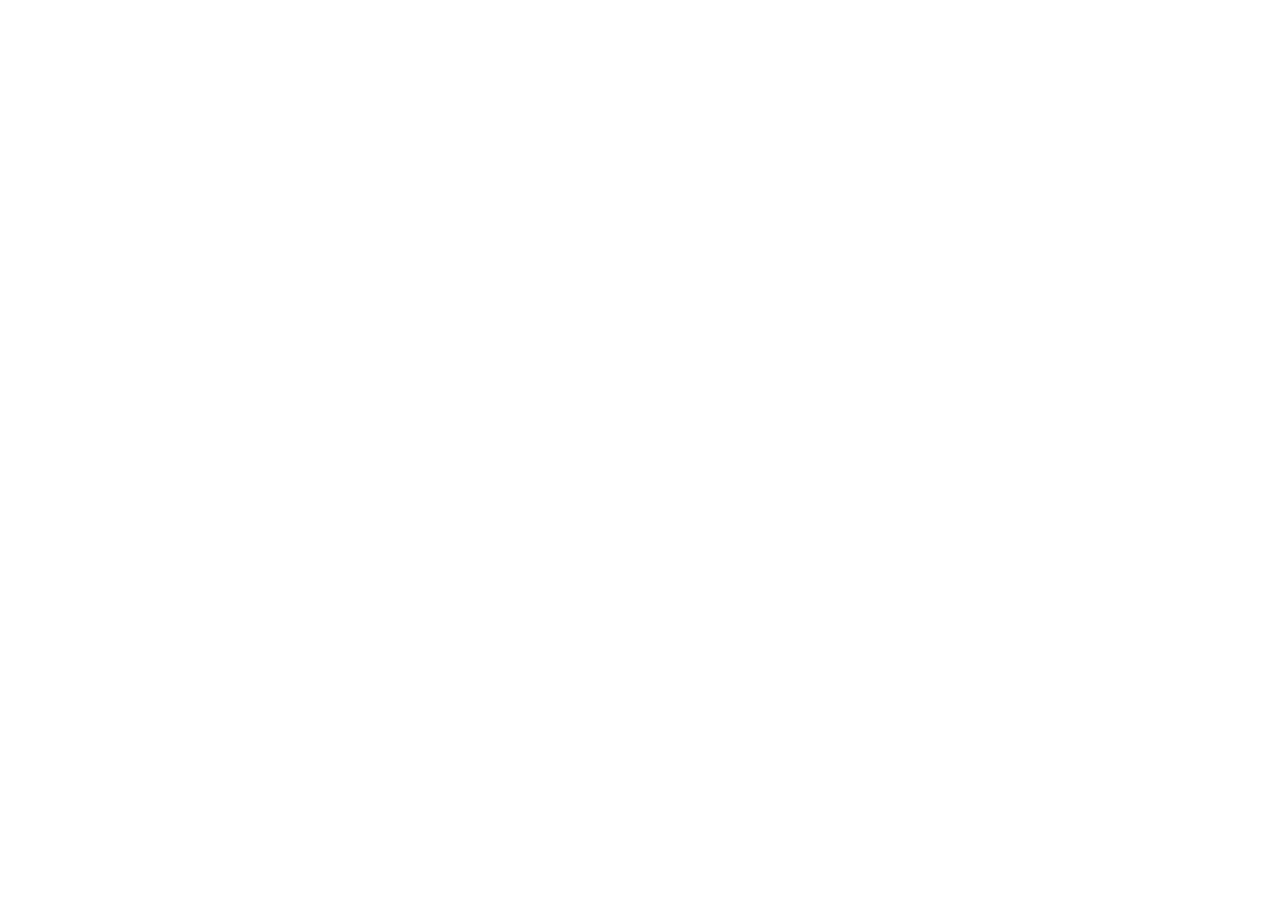
==== index.html @ c11cfa6d "Primer Commit" ====
<html>

    <head>
        
        <title id="title">Curriculum Vitae</title>
        <link rel="stylesheet" href="styles.css">
        <meta name="viewport" content="width=device-width, initial-scale=1">
    </head>





















</html>
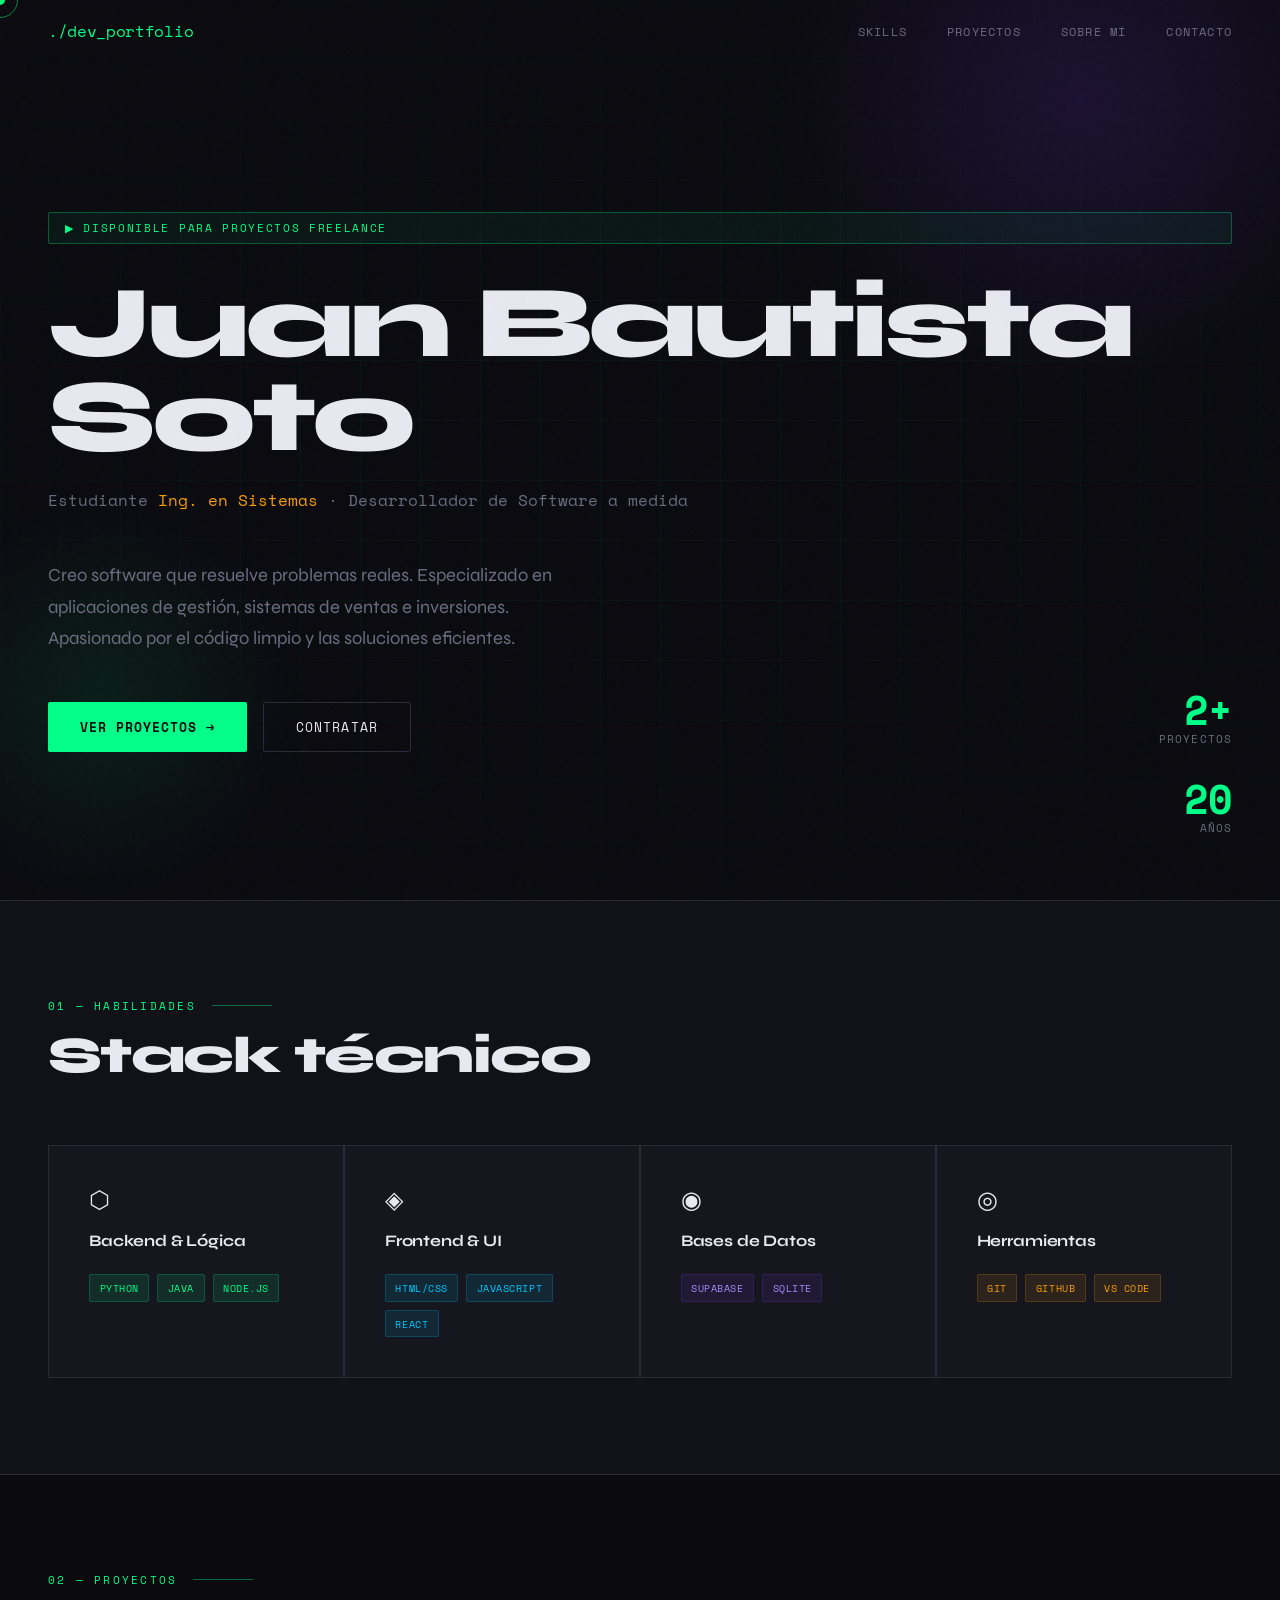
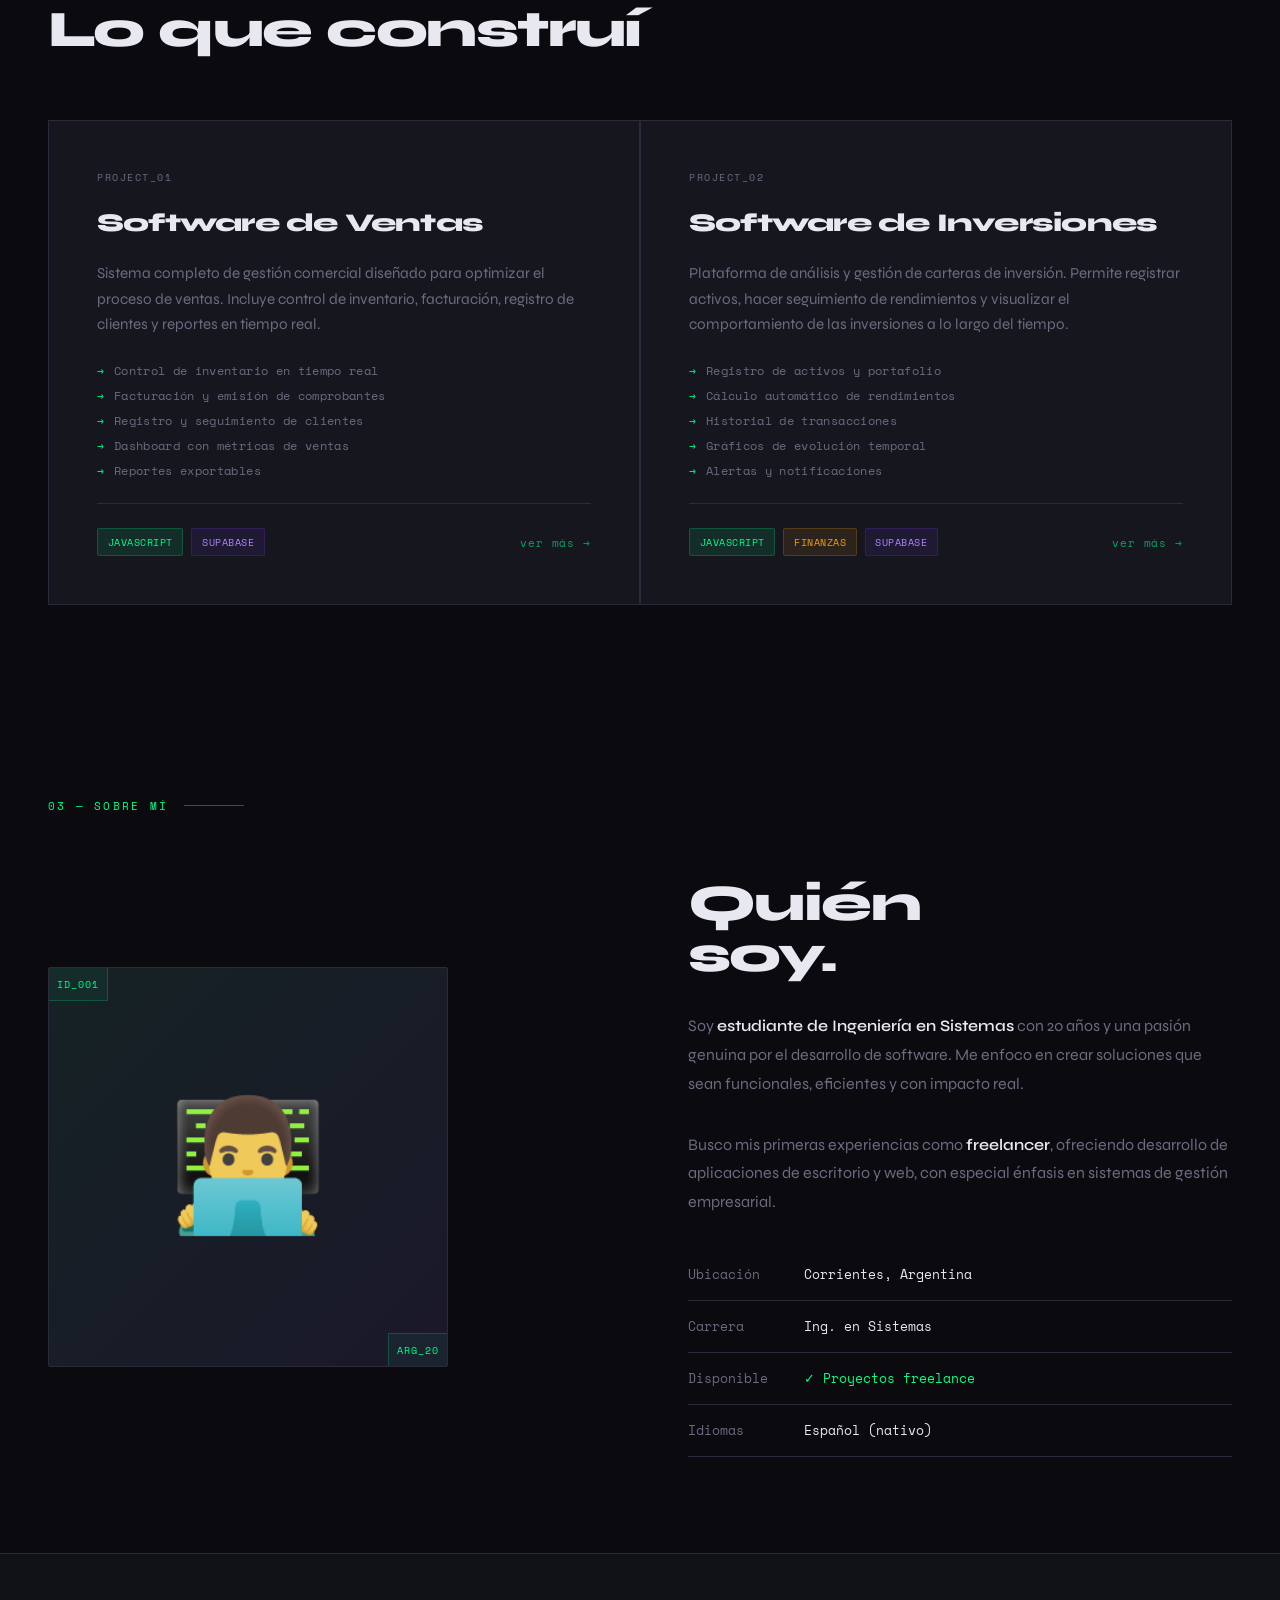
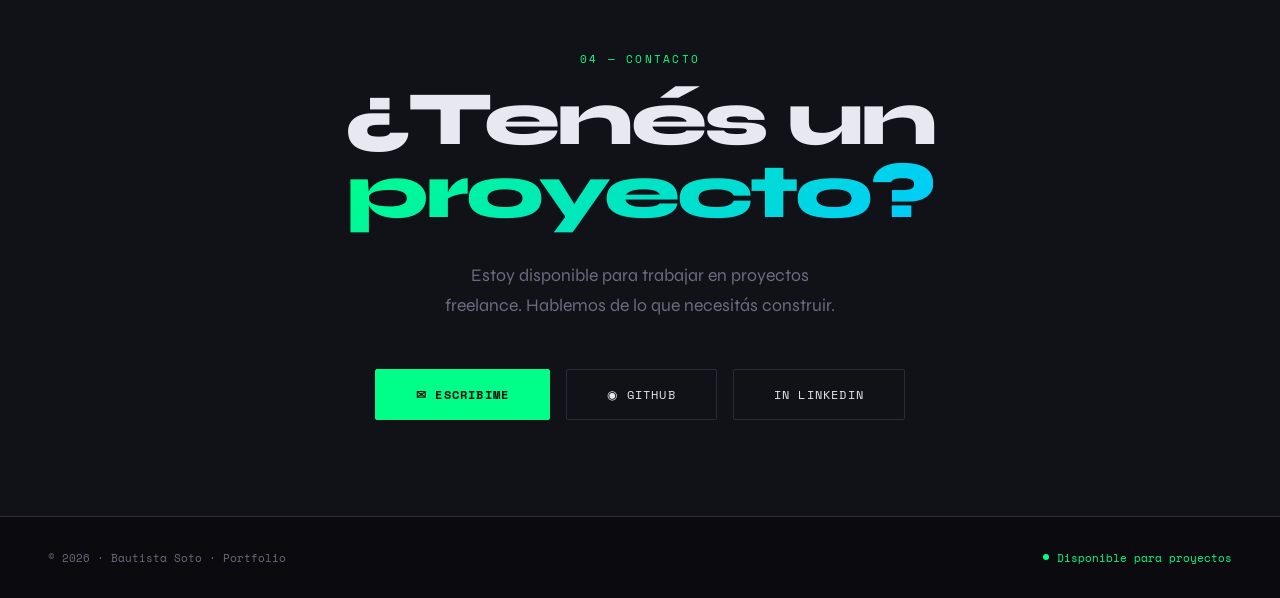
==== commit ed797d24: "Creacion de pagina y script" ====
--- a/index.html
+++ b/index.html
@@ -1,30 +1,229 @@
-<html>
-
-    <head>
-        
-        <title id="title">Curriculum Vitae</title>
-        <link rel="stylesheet" href="styles.css">
-        <meta name="viewport" content="width=device-width, initial-scale=1">
-    </head>
-
-
-
-
-
-
-
-
-
-
-
-
-
-
-
-
-
-
-
-
-
+<!DOCTYPE html>
+<html lang="es">
+<head>
+<meta charset="UTF-8">
+<meta name="viewport" content="width=device-width, initial-scale=1.0">
+<title>Portfolio — Desarrollador de Software</title>
+<link href="https://fonts.googleapis.com/css2?family=Space+Mono:ital,wght@0,400;0,700;1,400&family=Syne:wght@400;600;700;800&display=swap" rel="stylesheet">
+<link rel="stylesheet" href="styles.css">
+
+</head>
+<body>
+
+<div class="cursor" id="cursor"></div>
+<div class="cursor-ring" id="cursorRing"></div>
+
+<nav id="nav">
+  <div class="nav-logo">./dev_portfolio</div>
+  <div class="nav-links">
+    <a href="#skills">Skills</a>
+    <a href="#projects">Proyectos</a>
+    <a href="#about">Sobre mí</a>
+    <a href="#contact">Contacto</a>
+  </div>
+</nav>
+
+<!-- HERO -->
+<section class="hero">
+  <div class="hero-grid-bg"></div>
+  <div class="hero-glow"></div>
+  <div class="hero-glow2"></div>
+
+  <div class="hero-badge">▶ Disponible para proyectos freelance</div>
+
+  <h1 class="hero-name">Juan Bautista Soto<br></h1>
+
+  <p class="hero-role">
+    Estudiante <em>Ing. en Sistemas</em> · Desarrollador de Software a medida
+  </p>
+
+  <p class="hero-desc">
+    Creo software que resuelve problemas reales. Especializado en aplicaciones de gestión, sistemas de ventas e inversiones. Apasionado por el código limpio y las soluciones eficientes.
+  </p>
+
+  <div class="hero-actions">
+    <a href="#projects" class="btn btn-primary">Ver proyectos →</a>
+    <a href="#contact" class="btn btn-secondary">Contratar</a>
+  </div>
+
+  <div class="hero-stats">
+    <div class="stat">
+      <div class="stat-num">2+</div>
+      <div class="stat-label">Proyectos</div>
+    </div>
+    <div class="stat">
+      <div class="stat-num">20</div>
+      <div class="stat-label">Años</div>
+    </div>
+  </div>
+</section>
+
+<!-- SKILLS -->
+<section class="skills-section" id="skills">
+  <div class="section-label">01 — Habilidades</div>
+  <h2 class="section-title reveal">Stack técnico</h2>
+
+  <div class="skills-grid">
+    <div class="skill-card reveal">
+      <span class="skill-icon">⬡</span>
+      <div class="skill-name">Backend & Lógica</div>
+      <div class="skill-tags">
+        <span class="tag tag-green">Python</span>
+        <span class="tag tag-green">Java</span>
+        <span class="tag tag-green">Node.js</span>
+      </div>
+    </div>
+    <div class="skill-card reveal">
+      <span class="skill-icon">◈</span>
+      <div class="skill-name">Frontend & UI</div>
+      <div class="skill-tags">
+        <span class="tag tag-blue">HTML/CSS</span>
+        <span class="tag tag-blue">JavaScript</span>
+        <span class="tag tag-blue">React</span>
+      </div>
+    </div>
+    <div class="skill-card reveal">
+      <span class="skill-icon">◉</span>
+      <div class="skill-name">Bases de Datos</div>
+      <div class="skill-tags">
+        <span class="tag tag-purple">Supabase</span>
+        <span class="tag tag-purple">SQLite</span>
+      </div>
+    </div>
+    <div class="skill-card reveal">
+      <span class="skill-icon">◎</span>
+      <div class="skill-name">Herramientas</div>
+      <div class="skill-tags">
+        <span class="tag tag-amber">Git</span>
+        <span class="tag tag-amber">GitHub</span>
+        <span class="tag tag-amber">VS Code</span>
+      </div>
+    </div>
+  </div>
+</section>
+
+<!-- PROJECTS -->
+<section id="projects">
+  <div class="section-label">02 — Proyectos</div>
+  <h2 class="section-title reveal">Lo que construí</h2>
+
+  <div class="projects-grid">
+    <!-- Proyecto 1 -->
+    <div class="project-card reveal">
+      <div class="project-num">PROJECT_01</div>
+      <h3 class="project-title">Software de Ventas</h3>
+      <p class="project-desc">
+        Sistema completo de gestión comercial diseñado para optimizar el proceso de ventas. Incluye control de inventario, facturación, registro de clientes y reportes en tiempo real.
+      </p>
+      <div class="project-features">
+        <span class="feature">Control de inventario en tiempo real</span>
+        <span class="feature">Facturación y emisión de comprobantes</span>
+        <span class="feature">Registro y seguimiento de clientes</span>
+        <span class="feature">Dashboard con métricas de ventas</span>
+        <span class="feature">Reportes exportables</span>
+      </div>
+      <div class="project-footer">
+        <div class="project-tags">
+          <span class="tag tag-green">JavaScript</span>
+          <span class="tag tag-purple">Supabase</span>
+        </div>
+        <a href="#" class="project-link">ver más →</a>
+      </div>
+    </div>
+
+    <!-- Proyecto 2 -->
+    <div class="project-card reveal">
+      <div class="project-num">PROJECT_02</div>
+      <h3 class="project-title">Software de Inversiones</h3>
+      <p class="project-desc">
+        Plataforma de análisis y gestión de carteras de inversión. Permite registrar activos, hacer seguimiento de rendimientos y visualizar el comportamiento de las inversiones a lo largo del tiempo.
+      </p>
+      <div class="project-features">
+        <span class="feature">Registro de activos y portafolio</span>
+        <span class="feature">Cálculo automático de rendimientos</span>
+        <span class="feature">Historial de transacciones</span>
+        <span class="feature">Gráficos de evolución temporal</span>
+        <span class="feature">Alertas y notificaciones</span>
+      </div>
+      <div class="project-footer">
+        <div class="project-tags">
+          <span class="tag tag-green">JavaScript</span>
+          <span class="tag tag-amber">Finanzas</span>
+          <span class="tag tag-purple">Supabase</span>
+        </div>
+        <a href="#" class="project-link">ver más →</a>
+      </div>
+    </div>
+  </div>
+</section>
+
+<!-- ABOUT -->
+<section id="about">
+  <div class="section-label">03 — Sobre mí</div>
+
+  <div class="about-inner">
+    <div class="about-visual reveal">
+      <div class="about-frame">
+        <div class="about-corner tl">ID_001</div>
+        <div class="about-avatar">👨‍💻</div>
+        <div class="about-corner br">ARG_20</div>
+      </div>
+    </div>
+
+    <div class="about-text reveal">
+      <h2 class="section-title">Quién<br>soy.</h2>
+      <p class="about-bio">
+        Soy <strong>estudiante de Ingeniería en Sistemas</strong> con 20 años y una pasión genuina por el desarrollo de software. Me enfoco en crear soluciones que sean funcionales, eficientes y con impacto real.
+      </p>
+      <p class="about-bio">
+        Busco mis primeras experiencias como <strong>freelancer</strong>, ofreciendo desarrollo de aplicaciones de escritorio y web, con especial énfasis en sistemas de gestión empresarial.
+      </p>
+
+      <div class="about-detail">
+        <span class="about-detail-label">Ubicación</span>
+        <span class="about-detail-val">Corrientes, Argentina</span>
+      </div>
+      <div class="about-detail">
+        <span class="about-detail-label">Carrera</span>
+        <span class="about-detail-val">Ing. en Sistemas</span>
+      </div>
+      <div class="about-detail">
+        <span class="about-detail-label">Disponible</span>
+        <span class="about-detail-val" style="color:var(--accent)">✓ Proyectos freelance</span>
+      </div>
+      <div class="about-detail">
+        <span class="about-detail-label">Idiomas</span>
+        <span class="about-detail-val">Español (nativo)</span>
+      </div>
+    </div>
+  </div>
+</section>
+
+<!-- CONTACT -->
+<section class="contact-section" id="contact">
+  <div class="section-label">04 — Contacto</div>
+  <h2 class="contact-title reveal">
+    ¿Tenés un<br>
+    <span>proyecto?</span>
+  </h2>
+  <p class="contact-sub reveal">
+    Estoy disponible para trabajar en proyectos freelance. Hablemos de lo que necesitás construir.
+  </p>
+  <div class="contact-links reveal">
+    <a href="mailto: bautistasoto918@email.com" class="contact-link primary">✉ Escribime</a>
+    <a href="https://github.com/BautistaSoto06/" target="_blank" class="contact-link">◉ GitHub</a>
+    <a href="https://www.linkedin.com/in/bautista-soto-5ba005306/" target="_blank" class="contact-link">in LinkedIn</a>
+  </div>
+</section>
+
+<footer>
+  <div class="footer-copy">© 2026 · Bautista Soto · Portfolio</div>
+  <div class="footer-status">
+    <div class="dot"></div>
+    Disponible para proyectos
+  </div>
+  
+  <script src="script.js" defer></script>
+</footer>  
+</body>
 </html>
--- a/styles.css
+++ b/styles.css
@@ -0,0 +1,621 @@
+
+  :root {
+    --bg: #0a0a0f;
+    --surface: #111118;
+    --card: #16161f;
+    --border: #2a2a3a;
+    --accent: #00ff88;
+    --accent2: #7c3aed;
+    --accent3: #f59e0b;
+    --text: #e8e8f0;
+    --muted: #6b6b80;
+    --mono: 'Space Mono', monospace;
+    --sans: 'Syne', sans-serif;
+  }
+
+  * { margin: 0; padding: 0; box-sizing: border-box; }
+
+  html { scroll-behavior: smooth; }
+
+  body {
+    background: var(--bg);
+    color: var(--text);
+    font-family: var(--sans);
+    overflow-x: hidden;
+    cursor: none;
+  }
+
+  /* Custom cursor */
+  .cursor {
+    width: 10px; height: 10px;
+    background: var(--accent);
+    border-radius: 50%;
+    position: fixed;
+    pointer-events: none;
+    z-index: 9999;
+    transform: translate(-50%, -50%);
+    transition: width .2s, height .2s, background .2s;
+    mix-blend-mode: difference;
+  }
+  .cursor-ring {
+    width: 36px; height: 36px;
+    border: 1.5px solid var(--accent);
+    border-radius: 50%;
+    position: fixed;
+    pointer-events: none;
+    z-index: 9998;
+    transform: translate(-50%, -50%);
+    transition: all .12s ease;
+    opacity: 0.5;
+  }
+  body:has(a:hover) .cursor,
+  body:has(button:hover) .cursor { width: 20px; height: 20px; background: var(--accent2); }
+
+  /* Noise overlay */
+  body::before {
+    content: '';
+    position: fixed;
+    inset: 0;
+    background-image: url("data:image/svg+xml,%3Csvg viewBox='0 0 256 256' xmlns='http://www.w3.org/2000/svg'%3E%3Cfilter id='n'%3E%3CfeTurbulence type='fractalNoise' baseFrequency='0.9' numOctaves='4' stitchTiles='stitch'/%3E%3C/filter%3E%3Crect width='100%25' height='100%25' filter='url(%23n)' opacity='0.04'/%3E%3C/svg%3E");
+    pointer-events: none;
+    z-index: 9997;
+    opacity: 0.6;
+  }
+
+  /* NAV */
+  nav {
+    position: fixed;
+    top: 0; left: 0; right: 0;
+    z-index: 100;
+    padding: 1.2rem 3rem;
+    display: flex;
+    justify-content: space-between;
+    align-items: center;
+    border-bottom: 1px solid transparent;
+    transition: border-color .3s, backdrop-filter .3s, background .3s;
+  }
+  nav.scrolled {
+    border-color: var(--border);
+    backdrop-filter: blur(20px);
+    background: rgba(10,10,15,0.8);
+  }
+  .nav-logo {
+    font-family: var(--mono);
+    font-size: 1rem;
+    color: var(--accent);
+    letter-spacing: -0.02em;
+  }
+  .nav-links { display: flex; gap: 2.5rem; }
+  .nav-links a {
+    font-family: var(--mono);
+    font-size: 0.75rem;
+    color: var(--muted);
+    text-decoration: none;
+    letter-spacing: 0.1em;
+    text-transform: uppercase;
+    transition: color .2s;
+  }
+  .nav-links a:hover { color: var(--accent); }
+
+  /* HERO */
+  .hero {
+    min-height: 100vh;
+    display: flex;
+    flex-direction: column;
+    justify-content: center;
+    padding: 8rem 3rem 4rem;
+    position: relative;
+    overflow: hidden;
+  }
+  .hero-grid-bg {
+    position: absolute;
+    inset: 0;
+    background-image:
+      linear-gradient(rgba(0,255,136,0.04) 1px, transparent 1px),
+      linear-gradient(90deg, rgba(0,255,136,0.04) 1px, transparent 1px);
+    background-size: 60px 60px;
+    mask-image: radial-gradient(ellipse 80% 60% at 50% 50%, black 30%, transparent 100%);
+  }
+  .hero-glow {
+    position: absolute;
+    width: 600px; height: 600px;
+    border-radius: 50%;
+    background: radial-gradient(circle, rgba(124,58,237,0.15) 0%, transparent 70%);
+    top: -200px; right: -100px;
+    animation: float 8s ease-in-out infinite;
+  }
+  .hero-glow2 {
+    position: absolute;
+    width: 400px; height: 400px;
+    border-radius: 50%;
+    background: radial-gradient(circle, rgba(0,255,136,0.08) 0%, transparent 70%);
+    bottom: 0; left: -100px;
+    animation: float 10s ease-in-out infinite reverse;
+  }
+  @keyframes float {
+    0%, 100% { transform: translateY(0px); }
+    50% { transform: translateY(-30px); }
+  }
+
+  .hero-badge {
+    font-family: var(--mono);
+    font-size: 0.7rem;
+    color: var(--accent);
+    border: 1px solid rgba(0,255,136,0.3);
+    background: rgba(0,255,136,0.05);
+    padding: 0.4rem 1rem;
+    border-radius: 2px;
+    display: inline-block;
+    margin-bottom: 2rem;
+    letter-spacing: 0.15em;
+    text-transform: uppercase;
+    animation: fadeUp .8s ease both;
+  }
+
+  .hero-name {
+    font-family: var(--sans);
+    font-size: clamp(3.5rem, 8vw, 7rem);
+    font-weight: 800;
+    line-height: 0.92;
+    letter-spacing: -0.04em;
+    animation: fadeUp .8s .1s ease both;
+  }
+  .hero-name span {
+    display: block;
+    background: linear-gradient(135deg, var(--accent) 0%, #00c9ff 100%);
+    -webkit-background-clip: text;
+    -webkit-text-fill-color: transparent;
+    background-clip: text;
+  }
+
+  .hero-role {
+    font-family: var(--mono);
+    font-size: 1rem;
+    color: var(--muted);
+    margin-top: 1.5rem;
+    margin-bottom: 3rem;
+    animation: fadeUp .8s .2s ease both;
+  }
+  .hero-role em { color: var(--accent3); font-style: normal; }
+
+  .hero-desc {
+    font-size: 1.15rem;
+    color: var(--muted);
+    max-width: 520px;
+    line-height: 1.7;
+    margin-bottom: 3rem;
+    animation: fadeUp .8s .3s ease both;
+    font-weight: 400;
+  }
+
+  .hero-actions {
+    display: flex;
+    gap: 1rem;
+    animation: fadeUp .8s .4s ease both;
+  }
+  .btn {
+    font-family: var(--mono);
+    font-size: 0.8rem;
+    letter-spacing: 0.08em;
+    text-transform: uppercase;
+    padding: 0.9rem 2rem;
+    border: none;
+    border-radius: 2px;
+    cursor: pointer;
+    text-decoration: none;
+    display: inline-flex;
+    align-items: center;
+    gap: 0.5rem;
+    transition: all .2s;
+  }
+  .btn-primary {
+    background: var(--accent);
+    color: #0a0a0f;
+    font-weight: 700;
+  }
+  .btn-primary:hover { background: #00e87a; transform: translateY(-2px); }
+  .btn-secondary {
+    background: transparent;
+    color: var(--text);
+    border: 1px solid var(--border);
+  }
+  .btn-secondary:hover { border-color: var(--accent); color: var(--accent); transform: translateY(-2px); }
+
+  .hero-stats {
+    position: absolute;
+    right: 3rem;
+    bottom: 4rem;
+    display: flex;
+    flex-direction: column;
+    gap: 2rem;
+    animation: fadeUp .8s .5s ease both;
+  }
+  .stat { text-align: right; }
+  .stat-num {
+    font-family: var(--mono);
+    font-size: 2.5rem;
+    font-weight: 700;
+    color: var(--accent);
+    line-height: 1;
+  }
+  .stat-label {
+    font-size: 0.7rem;
+    color: var(--muted);
+    text-transform: uppercase;
+    letter-spacing: 0.1em;
+    font-family: var(--mono);
+  }
+
+  @keyframes fadeUp {
+    from { opacity: 0; transform: translateY(30px); }
+    to { opacity: 1; transform: translateY(0); }
+  }
+
+  /* SECTIONS */
+  section { padding: 6rem 3rem; position: relative; }
+
+  .section-label {
+    font-family: var(--mono);
+    font-size: 0.7rem;
+    color: var(--accent);
+    letter-spacing: 0.2em;
+    text-transform: uppercase;
+    margin-bottom: 1rem;
+    display: flex;
+    align-items: center;
+    gap: 1rem;
+  }
+  .section-label::after {
+    content: '';
+    flex: 1;
+    max-width: 60px;
+    height: 1px;
+    background: var(--accent);
+    opacity: 0.4;
+  }
+
+  .section-title {
+    font-size: clamp(2rem, 4vw, 3.5rem);
+    font-weight: 800;
+    letter-spacing: -0.03em;
+    line-height: 1;
+    margin-bottom: 1rem;
+  }
+
+  /* SKILLS */
+  .skills-section { background: var(--surface); border-top: 1px solid var(--border); border-bottom: 1px solid var(--border); }
+
+  .skills-grid {
+    display: grid;
+    grid-template-columns: repeat(auto-fit, minmax(280px, 1fr));
+    gap: 1.5px;
+    background: var(--border);
+    margin-top: 4rem;
+    border: 1px solid var(--border);
+  }
+
+  .skill-card {
+    background: var(--card);
+    padding: 2.5rem;
+    transition: background .2s;
+    position: relative;
+    overflow: hidden;
+  }
+  .skill-card::before {
+    content: '';
+    position: absolute;
+    top: 0; left: 0; right: 0;
+    height: 2px;
+    background: var(--accent);
+    transform: scaleX(0);
+    transform-origin: left;
+    transition: transform .3s;
+  }
+  .skill-card:hover::before { transform: scaleX(1); }
+  .skill-card:hover { background: #1a1a25; }
+
+  .skill-icon {
+    font-size: 1.5rem;
+    margin-bottom: 1rem;
+    display: block;
+  }
+  .skill-name {
+    font-size: 1rem;
+    font-weight: 700;
+    margin-bottom: 1.5rem;
+    letter-spacing: -0.01em;
+  }
+  .skill-tags { display: flex; flex-wrap: wrap; gap: 0.5rem; }
+  .tag {
+    font-family: var(--mono);
+    font-size: 0.65rem;
+    padding: 0.3rem 0.6rem;
+    border-radius: 2px;
+    letter-spacing: 0.05em;
+    text-transform: uppercase;
+  }
+  .tag-green { background: rgba(0,255,136,0.1); color: var(--accent); border: 1px solid rgba(0,255,136,0.2); }
+  .tag-purple { background: rgba(124,58,237,0.1); color: #a78bfa; border: 1px solid rgba(124,58,237,0.2); }
+  .tag-amber { background: rgba(245,158,11,0.1); color: var(--accent3); border: 1px solid rgba(245,158,11,0.2); }
+  .tag-blue { background: rgba(0,201,255,0.1); color: #00c9ff; border: 1px solid rgba(0,201,255,0.2); }
+
+  /* PROJECTS */
+  .projects-grid {
+    display: grid;
+    grid-template-columns: repeat(auto-fit, minmax(360px, 1fr));
+    gap: 2px;
+    background: var(--border);
+    margin-top: 4rem;
+    border: 1px solid var(--border);
+  }
+
+  .project-card {
+    background: var(--card);
+    padding: 3rem;
+    transition: background .2s;
+    display: flex;
+    flex-direction: column;
+    gap: 1.5rem;
+    position: relative;
+    overflow: hidden;
+  }
+  .project-card::after {
+    content: '';
+    position: absolute;
+    bottom: 0; left: 0; right: 0;
+    height: 1px;
+    background: linear-gradient(90deg, transparent, var(--accent), transparent);
+    opacity: 0;
+    transition: opacity .3s;
+  }
+  .project-card:hover::after { opacity: 1; }
+  .project-card:hover { background: #1a1a25; }
+
+  .project-num {
+    font-family: var(--mono);
+    font-size: 0.65rem;
+    color: var(--muted);
+    letter-spacing: 0.15em;
+  }
+
+  .project-title {
+    font-size: 1.6rem;
+    font-weight: 800;
+    letter-spacing: -0.03em;
+    line-height: 1.1;
+  }
+
+  .project-desc {
+    color: var(--muted);
+    line-height: 1.7;
+    font-size: 0.95rem;
+    flex: 1;
+  }
+
+  .project-features {
+    display: flex;
+    flex-direction: column;
+    gap: 0.5rem;
+  }
+  .feature {
+    font-family: var(--mono);
+    font-size: 0.72rem;
+    color: var(--muted);
+    display: flex;
+    align-items: center;
+    gap: 0.6rem;
+    letter-spacing: 0.03em;
+  }
+  .feature::before {
+    content: '→';
+    color: var(--accent);
+    font-size: 0.7rem;
+  }
+
+  .project-footer {
+    display: flex;
+    justify-content: space-between;
+    align-items: center;
+    padding-top: 1.5rem;
+    border-top: 1px solid var(--border);
+  }
+  .project-tags { display: flex; gap: 0.5rem; flex-wrap: wrap; }
+  .project-link {
+    font-family: var(--mono);
+    font-size: 0.7rem;
+    color: var(--accent);
+    text-decoration: none;
+    letter-spacing: 0.08em;
+    opacity: 0.6;
+    transition: opacity .2s;
+  }
+  .project-link:hover { opacity: 1; }
+
+  /* ABOUT */
+  .about-inner {
+    display: grid;
+    grid-template-columns: 1fr 1fr;
+    gap: 6rem;
+    align-items: center;
+    margin-top: 4rem;
+  }
+
+  .about-visual {
+    position: relative;
+    aspect-ratio: 1;
+    max-width: 400px;
+  }
+  .about-frame {
+    width: 100%;
+    aspect-ratio: 1;
+    border: 1px solid var(--border);
+    border-radius: 2px;
+    background: var(--card);
+    display: flex;
+    align-items: center;
+    justify-content: center;
+    position: relative;
+    overflow: hidden;
+  }
+  .about-frame::before {
+    content: '';
+    position: absolute;
+    inset: 0;
+    background: linear-gradient(135deg, rgba(0,255,136,0.05) 0%, rgba(124,58,237,0.05) 100%);
+  }
+  .about-avatar {
+    font-size: 8rem;
+    filter: grayscale(0.3);
+    animation: float 6s ease-in-out infinite;
+    position: relative;
+    z-index: 1;
+  }
+  .about-corner {
+    position: absolute;
+    font-family: var(--mono);
+    font-size: 0.65rem;
+    color: var(--accent);
+    letter-spacing: 0.1em;
+    padding: 0.5rem;
+    background: rgba(0,255,136,0.05);
+    border: 1px solid rgba(0,255,136,0.2);
+  }
+  .about-corner.tl { top: -1px; left: -1px; }
+  .about-corner.br { bottom: -1px; right: -1px; }
+
+  .about-text .section-title { margin-bottom: 2rem; }
+
+  .about-bio {
+    color: var(--muted);
+    line-height: 1.8;
+    font-size: 1rem;
+    margin-bottom: 2rem;
+  }
+  .about-bio strong { color: var(--text); font-weight: 600; }
+
+  .about-detail {
+    display: flex;
+    align-items: center;
+    gap: 1rem;
+    padding: 1rem 0;
+    border-bottom: 1px solid var(--border);
+    font-family: var(--mono);
+    font-size: 0.8rem;
+  }
+  .about-detail-label { color: var(--muted); min-width: 100px; }
+  .about-detail-val { color: var(--text); }
+
+  /* CONTACT */
+  .contact-section {
+    background: var(--surface);
+    border-top: 1px solid var(--border);
+    text-align: center;
+  }
+  .contact-section .section-label { justify-content: center; }
+  .contact-section .section-label::after { display: none; }
+  .contact-title {
+    font-size: clamp(2.5rem, 6vw, 5rem);
+    font-weight: 800;
+    letter-spacing: -0.04em;
+    line-height: 0.95;
+    margin-bottom: 2rem;
+  }
+  .contact-title span {
+    background: linear-gradient(135deg, var(--accent) 0%, #00c9ff 100%);
+    -webkit-background-clip: text;
+    -webkit-text-fill-color: transparent;
+    background-clip: text;
+  }
+  .contact-sub {
+    color: var(--muted);
+    font-size: 1.1rem;
+    margin-bottom: 3rem;
+    max-width: 400px;
+    margin-left: auto;
+    margin-right: auto;
+    line-height: 1.7;
+  }
+  .contact-links {
+    display: flex;
+    gap: 1rem;
+    justify-content: center;
+    flex-wrap: wrap;
+  }
+  .contact-link {
+    font-family: var(--mono);
+    font-size: 0.75rem;
+    letter-spacing: 0.1em;
+    text-transform: uppercase;
+    padding: 1rem 2.5rem;
+    border: 1px solid var(--border);
+    border-radius: 2px;
+    color: var(--text);
+    text-decoration: none;
+    transition: all .2s;
+    display: flex;
+    align-items: center;
+    gap: 0.5rem;
+  }
+  .contact-link:hover { border-color: var(--accent); color: var(--accent); transform: translateY(-2px); }
+  .contact-link.primary { background: var(--accent); color: #0a0a0f; border-color: var(--accent); font-weight: 700; }
+  .contact-link.primary:hover { background: #00e87a; }
+
+  /* FOOTER */
+  footer {
+    padding: 2rem 3rem;
+    display: flex;
+    justify-content: space-between;
+    align-items: center;
+    border-top: 1px solid var(--border);
+  }
+  .footer-copy {
+    font-family: var(--mono);
+    font-size: 0.7rem;
+    color: var(--muted);
+  }
+  .footer-status {
+    font-family: var(--mono);
+    font-size: 0.7rem;
+    color: var(--accent);
+    display: flex;
+    align-items: center;
+    gap: 0.5rem;
+  }
+  .dot {
+    width: 6px; height: 6px;
+    background: var(--accent);
+    border-radius: 50%;
+    animation: pulse 2s infinite;
+  }
+  @keyframes pulse {
+    0%, 100% { opacity: 1; transform: scale(1); }
+    50% { opacity: 0.4; transform: scale(0.8); }
+  }
+
+  /* SCROLL REVEAL */
+  .reveal {
+    opacity: 0;
+    transform: translateY(40px);
+    transition: opacity .7s ease, transform .7s ease;
+  }
+  .reveal.visible {
+    opacity: 1;
+    transform: translateY(0);
+  }
+
+  /* SCROLLBAR */
+  ::-webkit-scrollbar { width: 4px; }
+  ::-webkit-scrollbar-track { background: var(--bg); }
+  ::-webkit-scrollbar-thumb { background: var(--accent); border-radius: 2px; }
+
+  @media (max-width: 768px) {
+    nav { padding: 1rem 1.5rem; }
+    .nav-links { display: none; }
+    .hero { padding: 6rem 1.5rem 3rem; }
+    .hero-stats { position: relative; right: auto; bottom: auto; flex-direction: row; gap: 2rem; margin-top: 3rem; }
+    .stat { text-align: left; }
+    section { padding: 4rem 1.5rem; }
+    .about-inner { grid-template-columns: 1fr; gap: 3rem; }
+    .about-visual { max-width: 300px; margin: 0 auto; }
+    footer { flex-direction: column; gap: 1rem; text-align: center; }
+  }
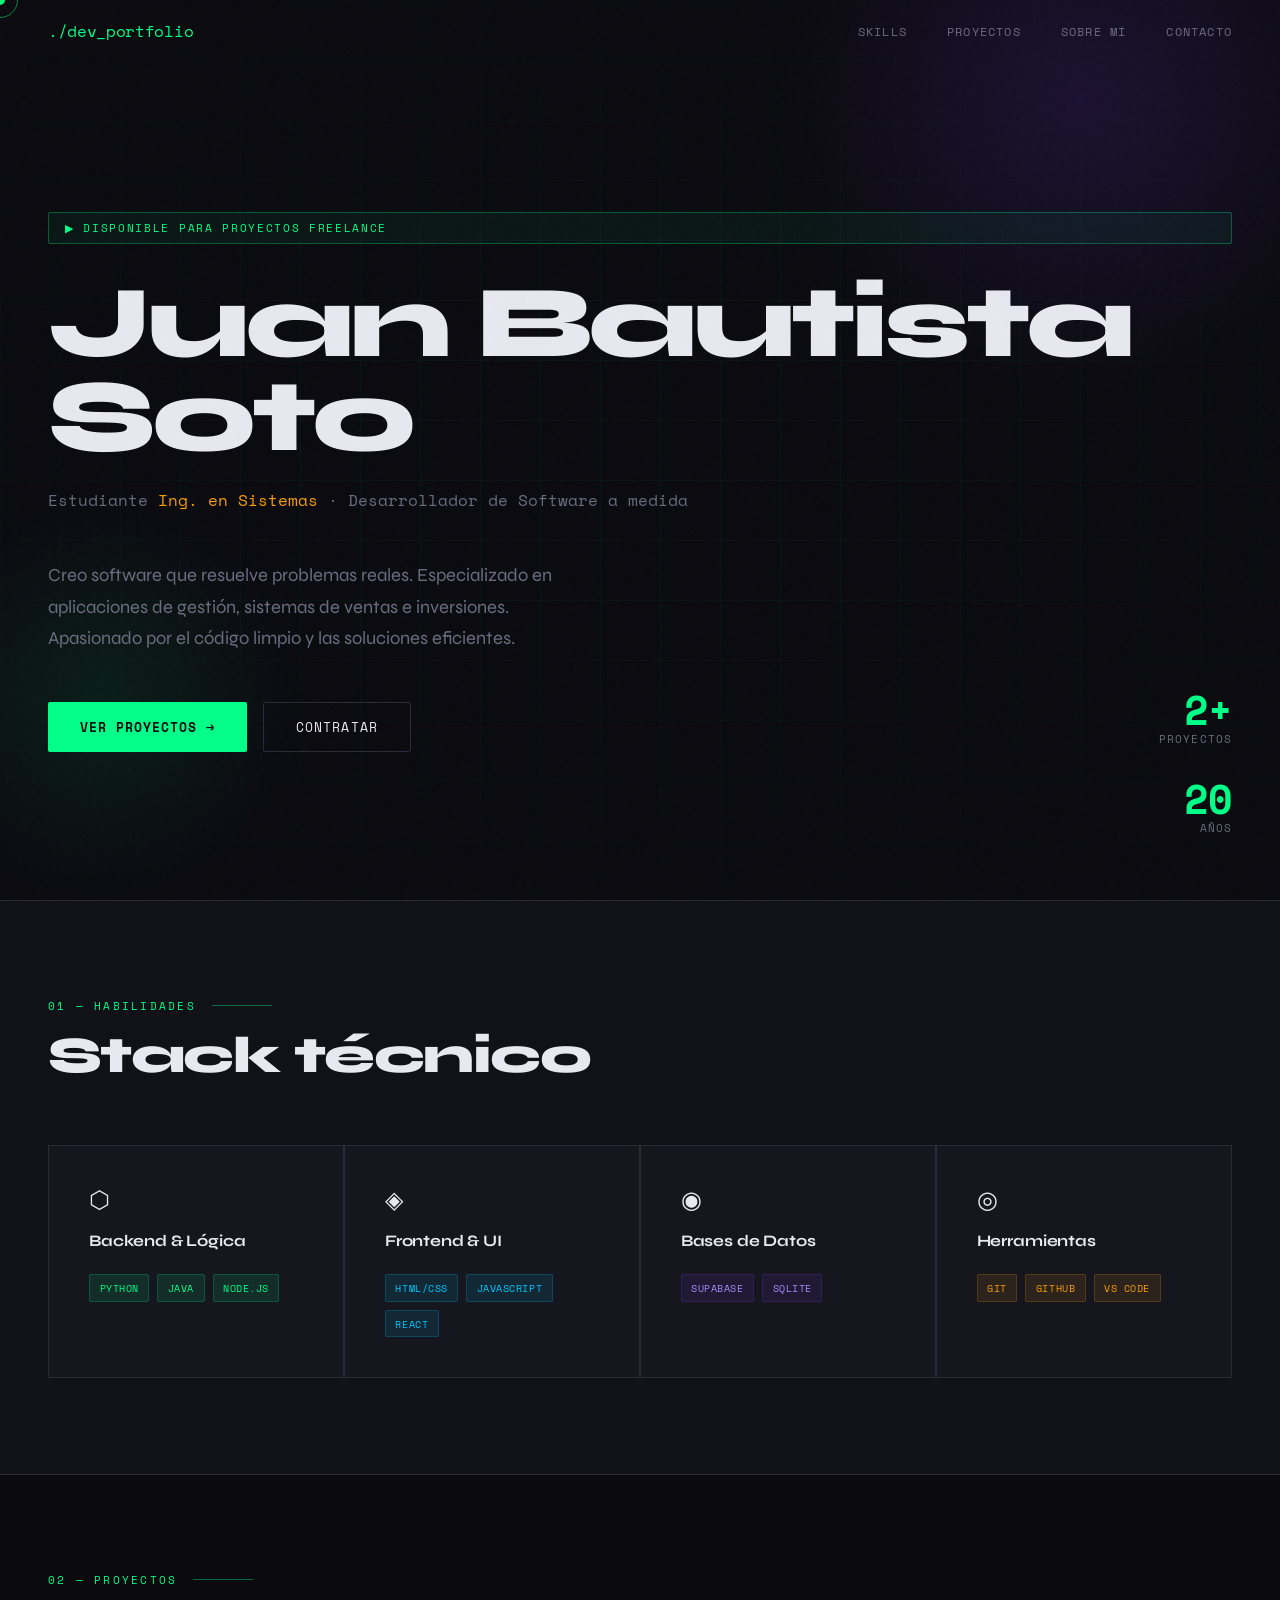
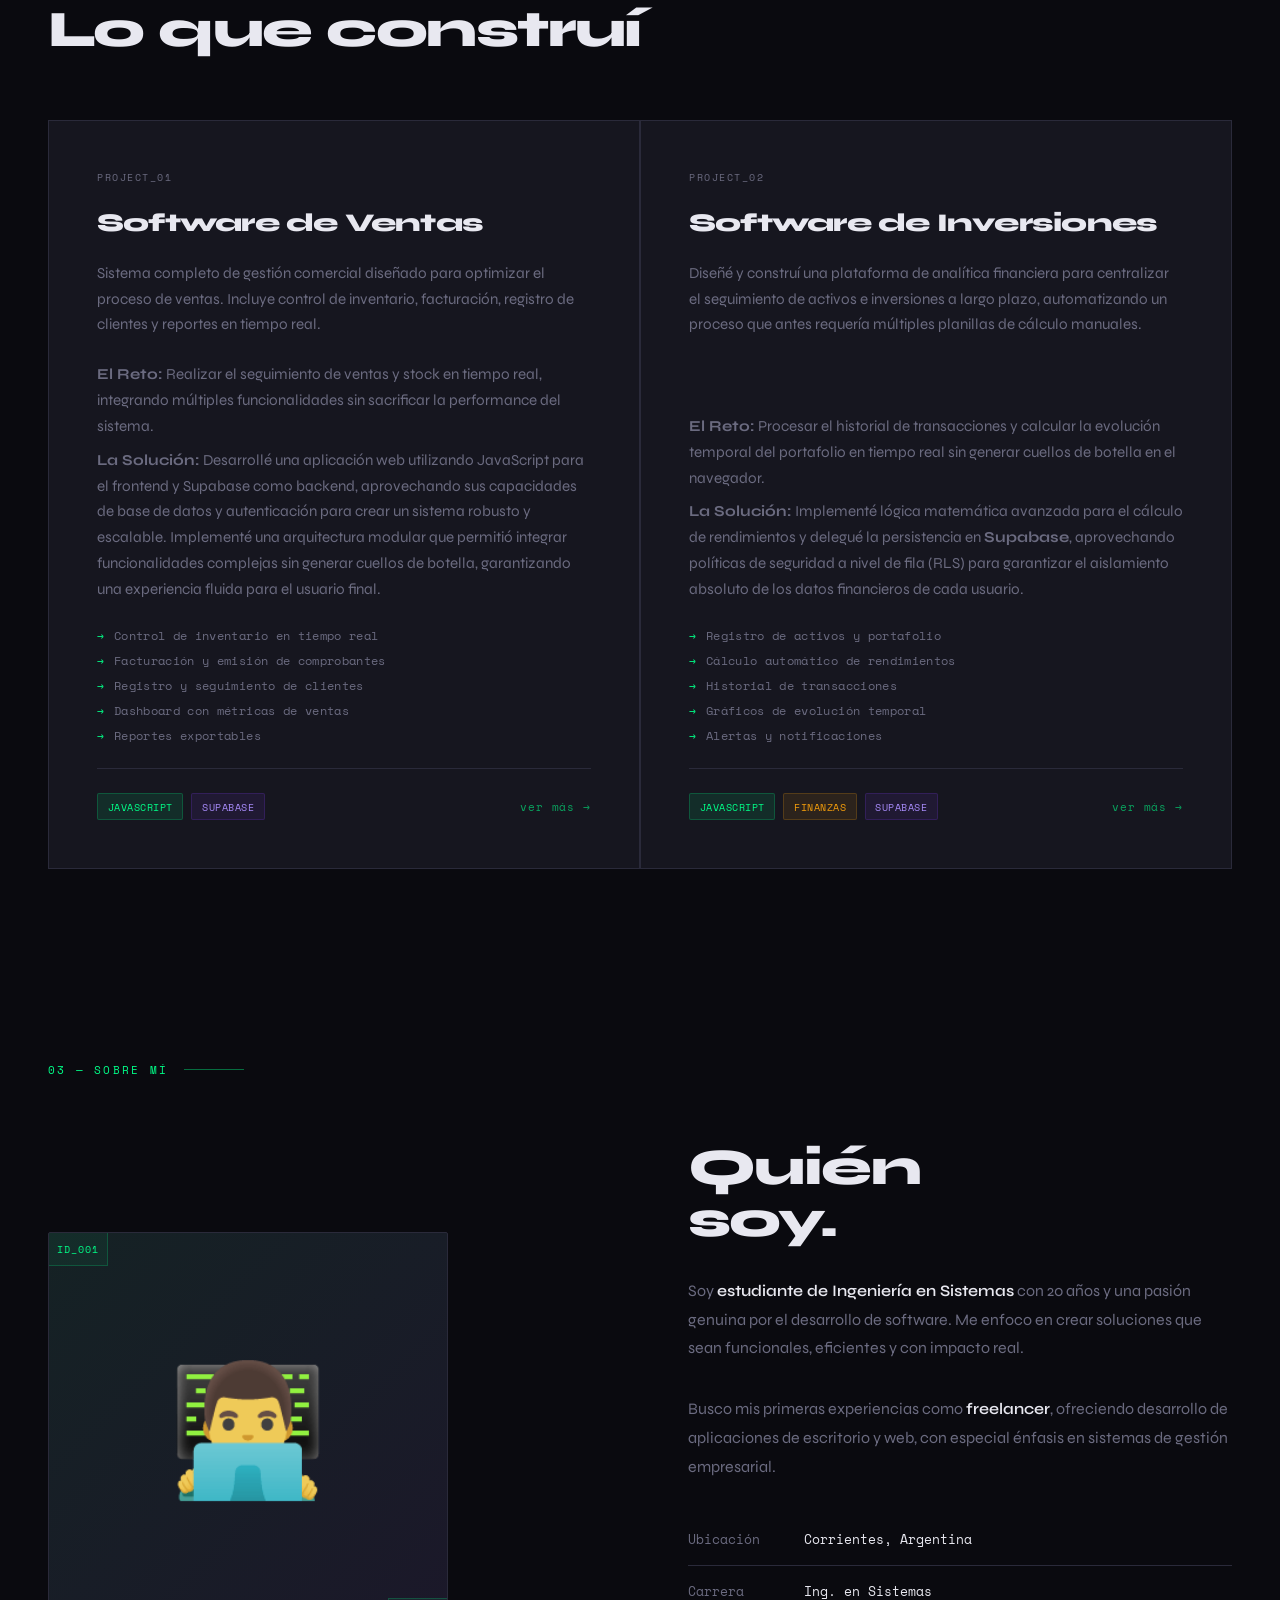
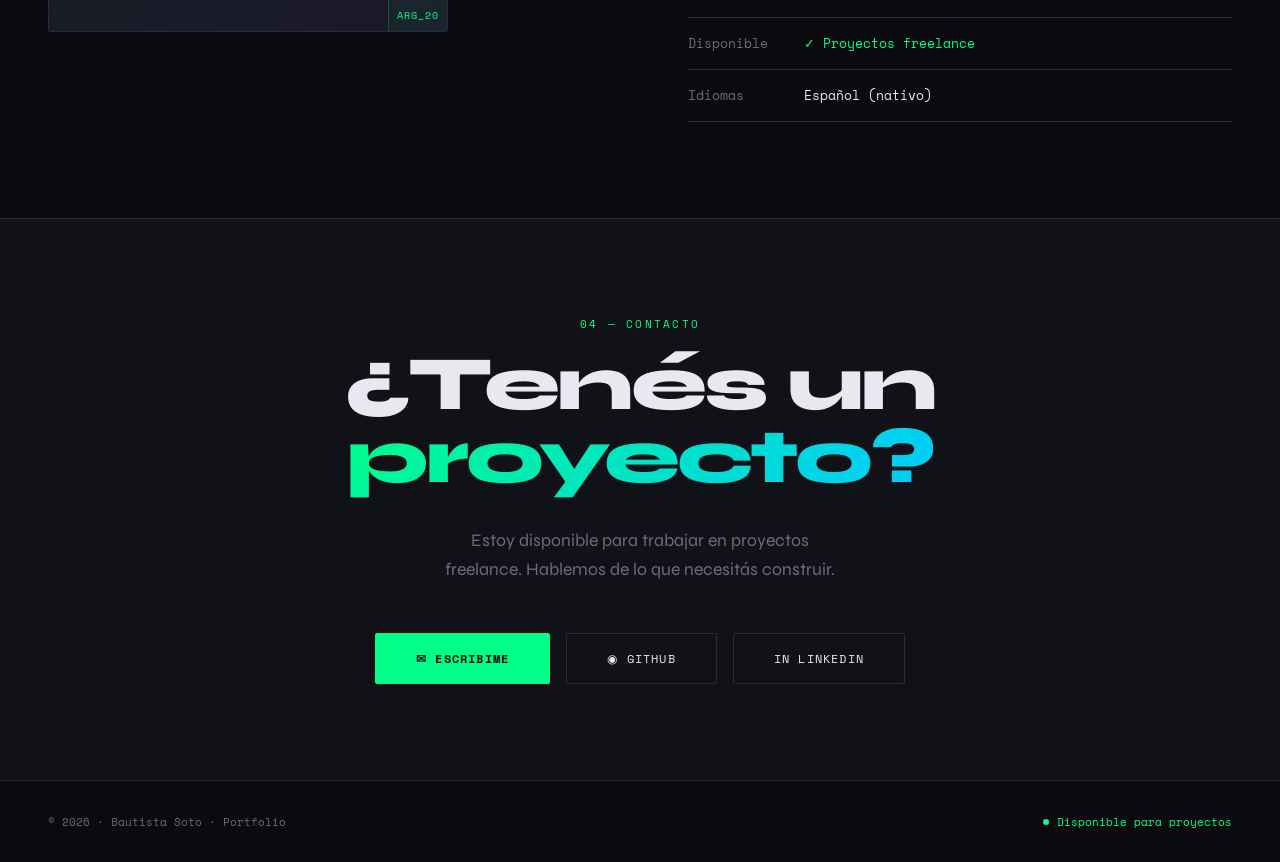
==== commit 6f0cca56: "Añadir descripciones detalladas de proyectos en la sección de proyectos" ====
--- a/index.html
+++ b/index.html
@@ -115,6 +115,14 @@
       <p class="project-desc">
         Sistema completo de gestión comercial diseñado para optimizar el proceso de ventas. Incluye control de inventario, facturación, registro de clientes y reportes en tiempo real.
       </p>
+    <div class="project-desc">
+        <p style="margin-bottom: 8px;">
+            <strong>El Reto:</strong> Realizar el seguimiento de ventas y stock en tiempo real, integrando múltiples funcionalidades sin sacrificar la performance del sistema.
+        </p>
+        <p>
+        <strong>La Solución:</strong> Desarrollé una aplicación web utilizando JavaScript para el frontend y Supabase como backend, aprovechando sus capacidades de base de datos y autenticación para crear un sistema robusto y escalable. Implementé una arquitectura modular que permitió integrar funcionalidades complejas sin generar cuellos de botella, garantizando una experiencia fluida para el usuario final.
+        </p>
+    </div>
       <div class="project-features">
         <span class="feature">Control de inventario en tiempo real</span>
         <span class="feature">Facturación y emisión de comprobantes</span>
@@ -136,8 +144,16 @@
       <div class="project-num">PROJECT_02</div>
       <h3 class="project-title">Software de Inversiones</h3>
       <p class="project-desc">
-        Plataforma de análisis y gestión de carteras de inversión. Permite registrar activos, hacer seguimiento de rendimientos y visualizar el comportamiento de las inversiones a lo largo del tiempo.
-      </p>
+        Diseñé y construí una plataforma de analítica financiera para centralizar el seguimiento de activos e inversiones a largo plazo, automatizando un proceso que antes requería múltiples planillas de cálculo manuales.
+      </p>
+    <div class="project-desc">
+        <p style="margin-bottom: 8px;">
+            <strong>El Reto:</strong> Procesar el historial de transacciones y calcular la evolución temporal del portafolio en tiempo real sin generar cuellos de botella en el navegador.
+        </p>
+        <p>
+        <strong>La Solución:</strong> Implementé lógica matemática avanzada para el cálculo de rendimientos y delegué la persistencia en <strong>Supabase</strong>, aprovechando políticas de seguridad a nivel de fila (RLS) para garantizar el aislamiento absoluto de los datos financieros de cada usuario.
+        </p>
+    </div>
       <div class="project-features">
         <span class="feature">Registro de activos y portafolio</span>
         <span class="feature">Cálculo automático de rendimientos</span>
@@ -222,7 +238,7 @@
     <div class="dot"></div>
     Disponible para proyectos
   </div>
-  
+
   <script src="script.js" defer></script>
 </footer>  
 </body>
